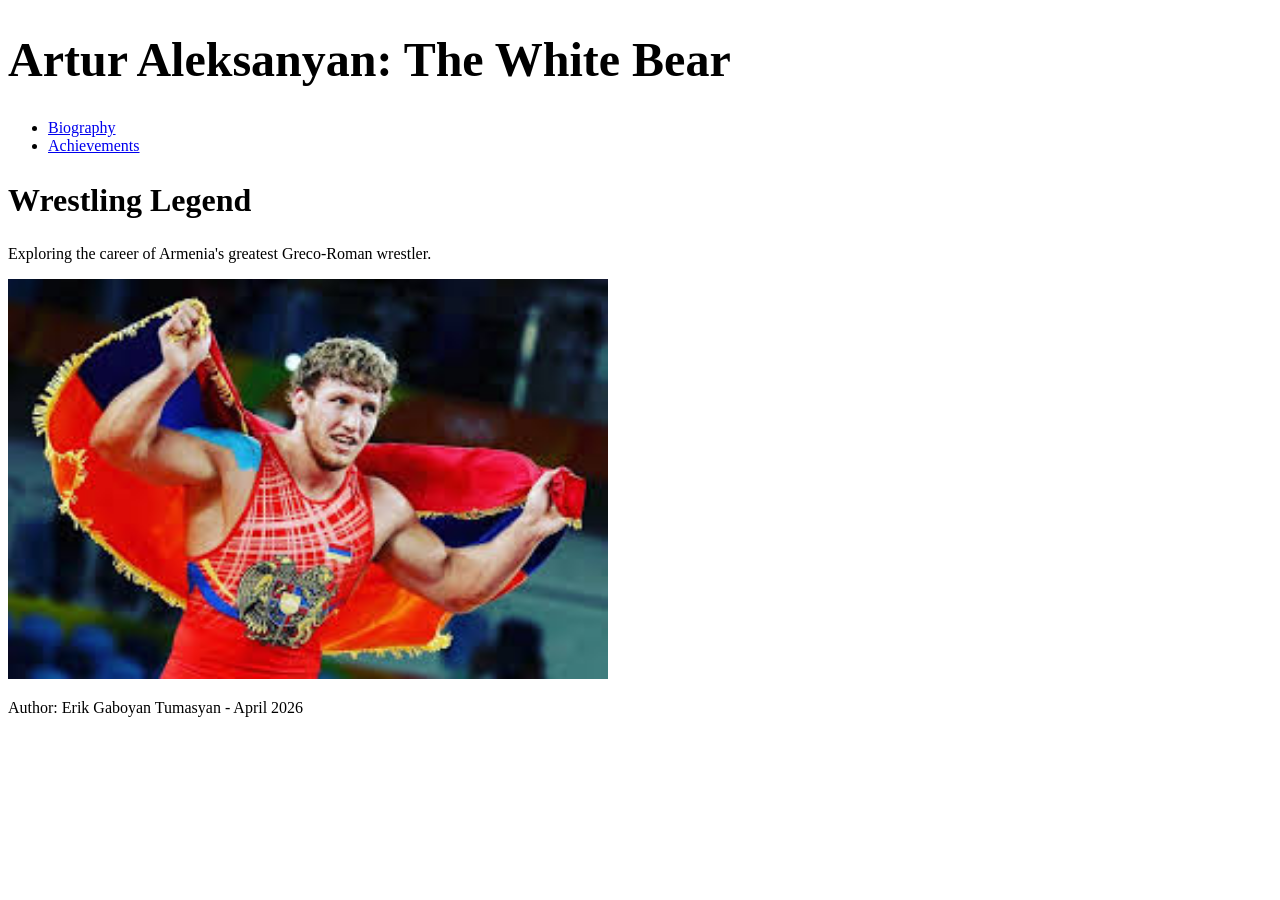
==== index.html @ 501811e6 "." ====
<!DOCTYPE html>
<html lang="en">
<head>
    <meta charset="UTF-8">
    <meta name="viewport" content="width=device-width, initial-scale=1.0">
    <title>Artur Aleksanyan - Home</title>
    <style>
        h1 {
            font-size: 3rem;
        }
        h2 {
            font-size: 2rem;
        }
    </style>
</head>
<body>
    <header>
        <h1>Artur Aleksanyan: The White Bear</h1>
    </header>
    <nav>
        <ul>
            <li><a href="pages/biography.html">Biography</a></li>
            <li><a href="pages/achievements.html">Achievements</a></li>
        </ul>
    </nav>
    <main>
        <section>
            <h2>Wrestling Legend</h2>
            <p>Exploring the career of Armenia's greatest Greco-Roman wrestler.</p>
            <img src="img/artur.jpg" alt="Artur Aleksanyan posing" style="width: 80%; max-width: 600px; height: auto;">
        </section>
    </main>
    <footer>
        <p>Author: Erik Gaboyan Tumasyan - April 2026</p>
    </footer>
</body>
</html>
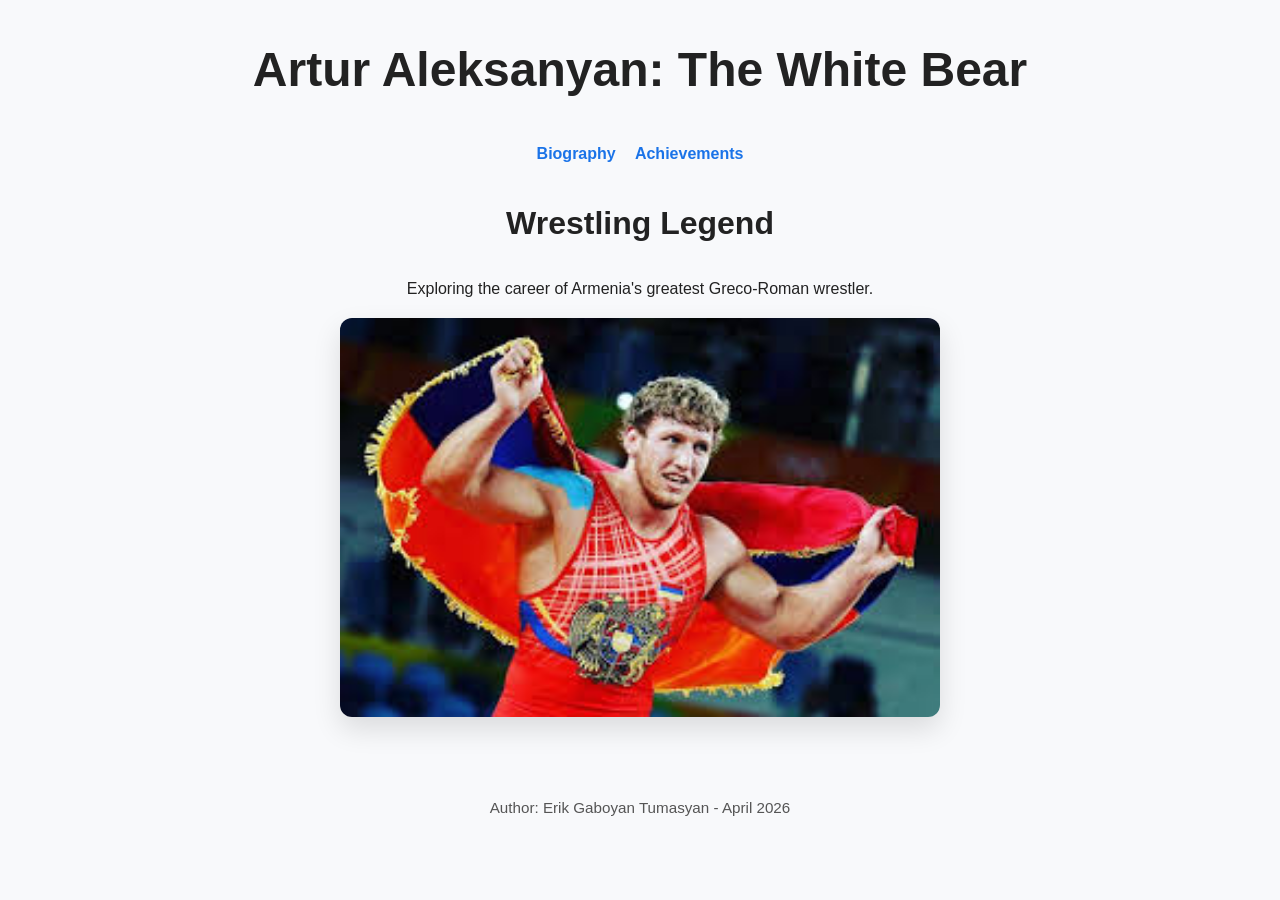
==== commit fb526f41: "visual" ====
--- a/index.html
+++ b/index.html
@@ -5,11 +5,61 @@
     <meta name="viewport" content="width=device-width, initial-scale=1.0">
     <title>Artur Aleksanyan - Home</title>
     <style>
+        body {
+            margin: 0;
+            font-family: Arial, Helvetica, sans-serif;
+            background: #f8f9fb;
+            color: #222;
+            line-height: 1.6;
+        }
+        header, footer, nav, main {
+            max-width: 1000px;
+            margin: 0 auto;
+            padding: 0 1rem;
+        }
+        header {
+            padding: 2rem 0 1rem;
+            text-align: center;
+        }
         h1 {
             font-size: 3rem;
+            margin: 0;
         }
         h2 {
             font-size: 2rem;
+            margin-top: 0;
+        }
+        nav ul {
+            list-style: none;
+            padding: 0;
+            margin: 1rem 0 2rem;
+            display: flex;
+            justify-content: center;
+            gap: 1.2rem;
+        }
+        nav a {
+            color: #1a73e8;
+            text-decoration: none;
+            font-weight: 600;
+        }
+        nav a:hover {
+            text-decoration: underline;
+        }
+        section {
+            text-align: center;
+            padding-bottom: 2rem;
+        }
+        img {
+            border-radius: 12px;
+            box-shadow: 0 12px 28px rgba(0, 0, 0, 0.12);
+            max-width: 100%;
+            height: auto;
+        }
+        footer {
+            padding: 1.5rem 0 2rem;
+            text-align: center;
+            font-size: 0.95rem;
+            color: #555;
         }
     </style>
 </head>
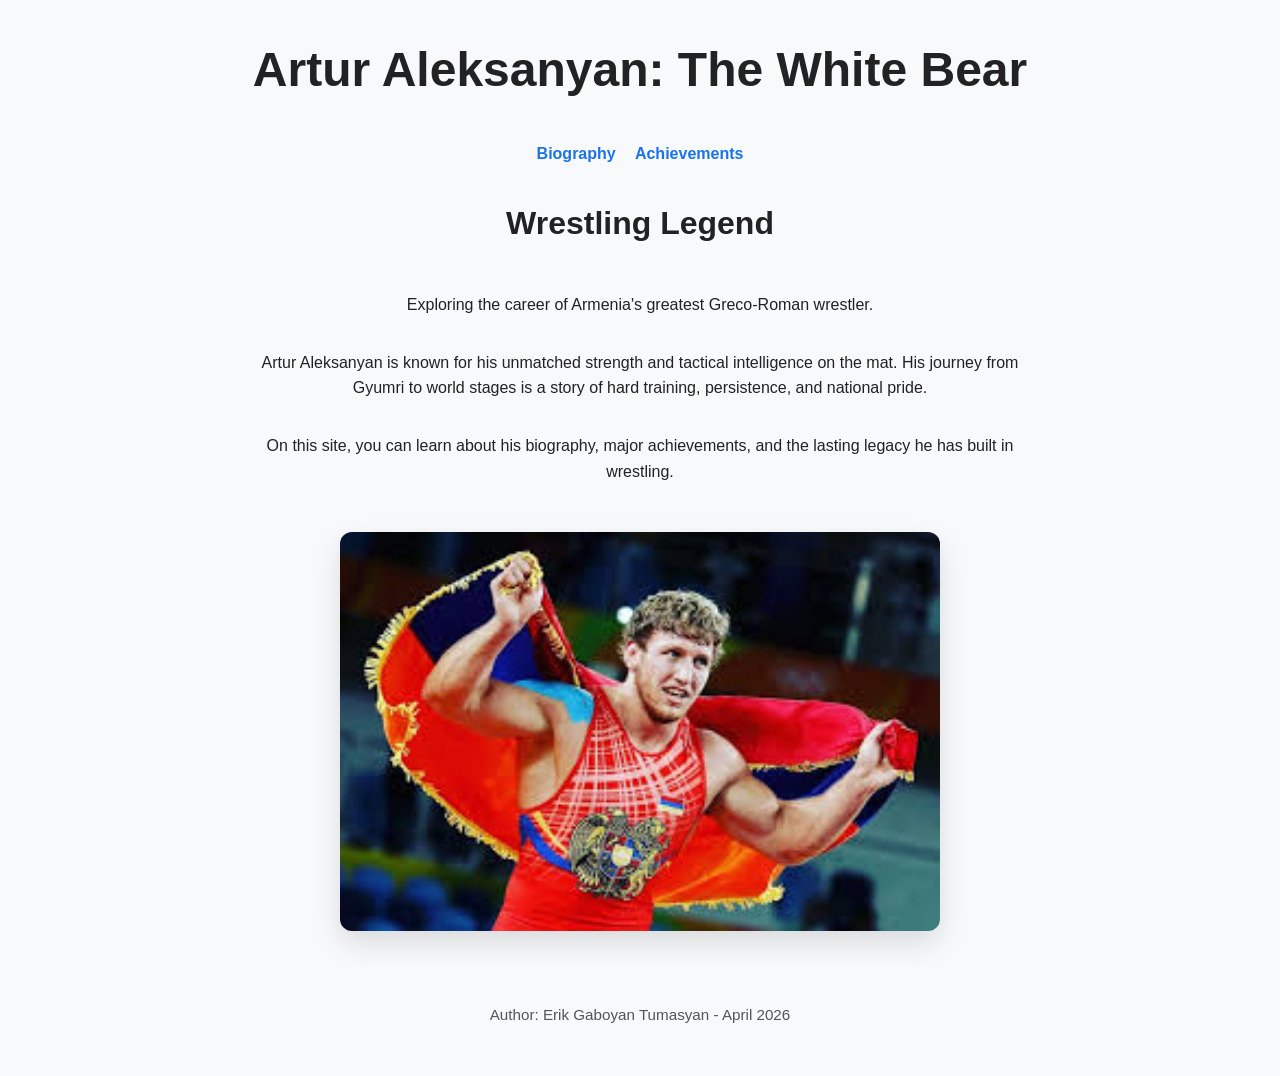
==== commit bfcd2668: "+ info" ====
--- a/index.html
+++ b/index.html
@@ -48,12 +48,19 @@
         section {
             text-align: center;
             padding-bottom: 2rem;
+            display: grid;
+            gap: 1rem;
+        }
+        p {
+            max-width: 760px;
+            margin: 0 auto 1rem;
         }
         img {
             border-radius: 12px;
             box-shadow: 0 12px 28px rgba(0, 0, 0, 0.12);
             max-width: 100%;
             height: auto;
+            margin: 1rem auto;
         }
         footer {
             padding: 1.5rem 0 2rem;
@@ -77,6 +84,8 @@
         <section>
             <h2>Wrestling Legend</h2>
             <p>Exploring the career of Armenia's greatest Greco-Roman wrestler.</p>
+            <p>Artur Aleksanyan is known for his unmatched strength and tactical intelligence on the mat. His journey from Gyumri to world stages is a story of hard training, persistence, and national pride.</p>
+            <p>On this site, you can learn about his biography, major achievements, and the lasting legacy he has built in wrestling.</p>
             <img src="img/artur.jpg" alt="Artur Aleksanyan posing" style="width: 80%; max-width: 600px; height: auto;">
         </section>
     </main>
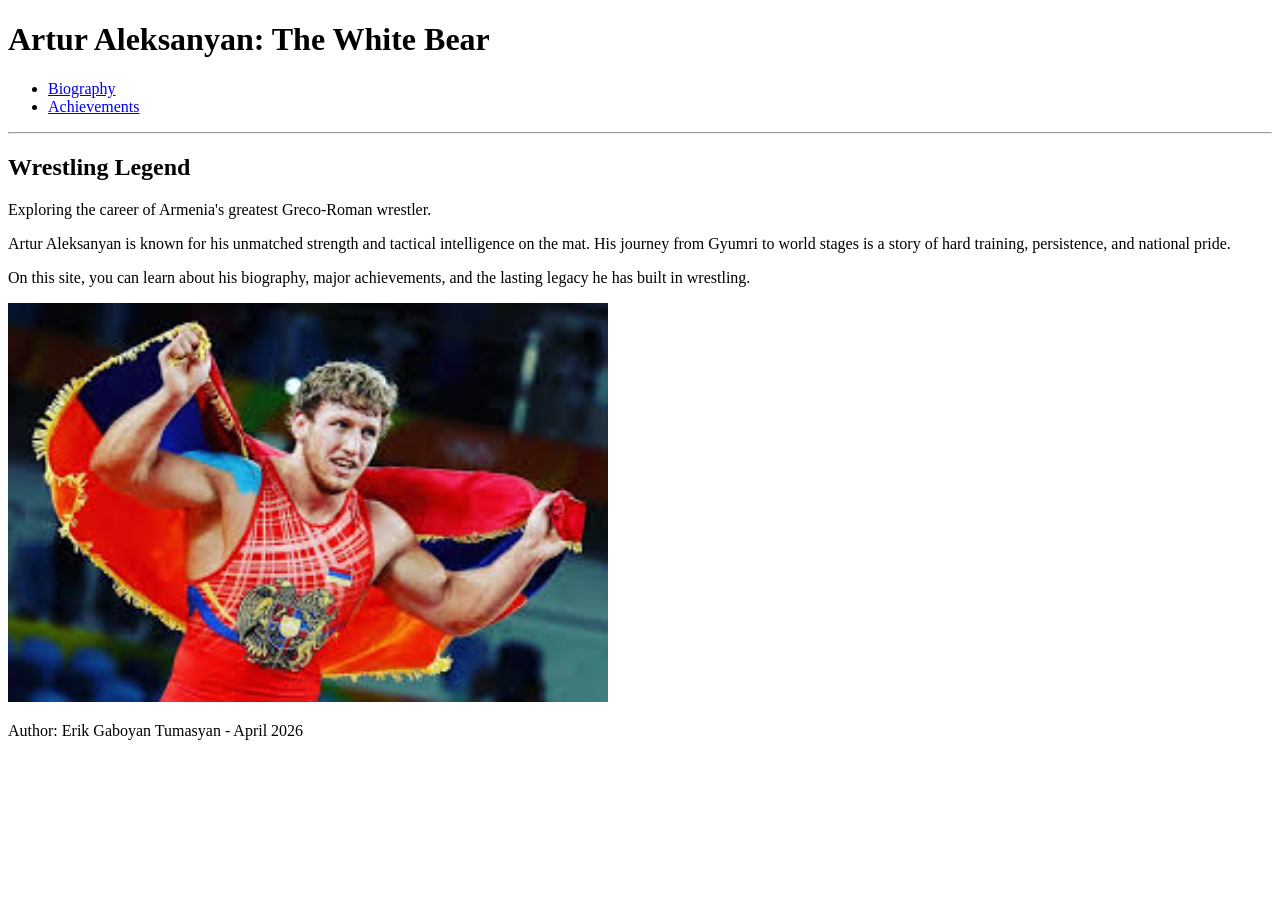
==== commit 0c2eecef: "web final solo html" ====
--- a/index.html
+++ b/index.html
@@ -4,71 +4,6 @@
     <meta charset="UTF-8">
     <meta name="viewport" content="width=device-width, initial-scale=1.0">
     <title>Artur Aleksanyan - Home</title>
-    <style>
-        body {
-            margin: 0;
-            font-family: Arial, Helvetica, sans-serif;
-            background: #f8f9fb;
-            color: #222;
-            line-height: 1.6;
-        }
-        header, footer, nav, main {
-            max-width: 1000px;
-            margin: 0 auto;
-            padding: 0 1rem;
-        }
-        header {
-            padding: 2rem 0 1rem;
-            text-align: center;
-        }
-        h1 {
-            font-size: 3rem;
-            margin: 0;
-        }
-        h2 {
-            font-size: 2rem;
-            margin-top: 0;
-        }
-        nav ul {
-            list-style: none;
-            padding: 0;
-            margin: 1rem 0 2rem;
-            display: flex;
-            justify-content: center;
-            gap: 1.2rem;
-        }
-        nav a {
-            color: #1a73e8;
-            text-decoration: none;
-            font-weight: 600;
-        }
-        nav a:hover {
-            text-decoration: underline;
-        }
-        section {
-            text-align: center;
-            padding-bottom: 2rem;
-            display: grid;
-            gap: 1rem;
-        }
-        p {
-            max-width: 760px;
-            margin: 0 auto 1rem;
-        }
-        img {
-            border-radius: 12px;
-            box-shadow: 0 12px 28px rgba(0, 0, 0, 0.12);
-            max-width: 100%;
-            height: auto;
-            margin: 1rem auto;
-        }
-        footer {
-            padding: 1.5rem 0 2rem;
-            text-align: center;
-            font-size: 0.95rem;
-            color: #555;
-        }
-    </style>
 </head>
 <body>
     <header>
@@ -80,13 +15,14 @@
             <li><a href="pages/achievements.html">Achievements</a></li>
         </ul>
     </nav>
+    <hr>
     <main>
         <section>
             <h2>Wrestling Legend</h2>
             <p>Exploring the career of Armenia's greatest Greco-Roman wrestler.</p>
             <p>Artur Aleksanyan is known for his unmatched strength and tactical intelligence on the mat. His journey from Gyumri to world stages is a story of hard training, persistence, and national pride.</p>
             <p>On this site, you can learn about his biography, major achievements, and the lasting legacy he has built in wrestling.</p>
-            <img src="img/artur.jpg" alt="Artur Aleksanyan posing" style="width: 80%; max-width: 600px; height: auto;">
+            <p><img src="img/artur.jpg" alt="Artur Aleksanyan posing" width="600"></p>
         </section>
     </main>
     <footer>
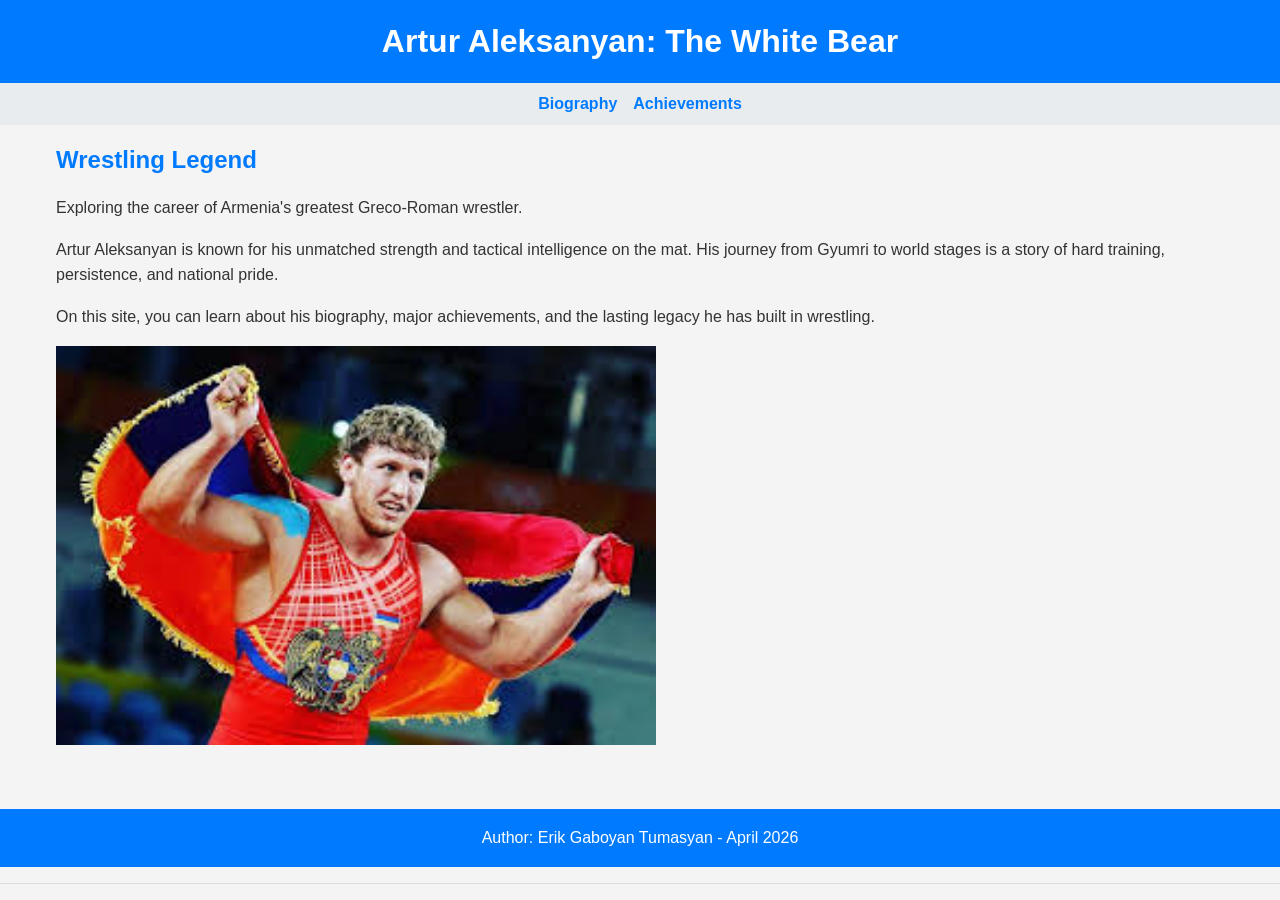
==== commit 3cfada5f: "afegim css i logo de uww" ====
--- a/index.html
+++ b/index.html
@@ -4,6 +4,7 @@
     <meta charset="UTF-8">
     <meta name="viewport" content="width=device-width, initial-scale=1.0">
     <title>Artur Aleksanyan - Home</title>
+    <link rel="stylesheet" href="main.css">
 </head>
 <body>
     <header>
--- a/main.css
+++ b/main.css
@@ -0,0 +1,203 @@
+/* Reset básico */
+* {
+  margin: 0;
+  padding: 0;
+  box-sizing: border-box;
+}
+
+body {
+  font-family: Arial, sans-serif;
+  line-height: 1.6;
+  color: #333;
+  background-color: #f4f4f4;
+  display: grid;
+  grid-template-areas:
+    "header"
+    "nav"
+    "main"
+    "footer";
+  grid-template-rows: auto auto 1fr auto;
+  min-height: 100vh;
+}
+
+header {
+  grid-area: header;
+  background-color: #007bff;
+  color: white;
+  text-align: center;
+  padding: 1rem;
+}
+
+nav {
+  grid-area: nav;
+  background-color: #e9ecef;
+  padding: 0.5rem;
+}
+
+nav ul {
+  list-style: none;
+  display: flex;
+  justify-content: center;
+  gap: 1rem;
+}
+
+nav a {
+  text-decoration: none;
+  color: #007bff;
+  font-weight: bold;
+}
+
+nav a:hover {
+  color: #0056b3;
+}
+
+hr {
+  border: none;
+  height: 1px;
+  background-color: #ddd;
+  margin: 1rem 0;
+}
+
+main {
+  grid-area: main;
+  padding: 1rem;
+  max-width: 1200px;
+  margin: 0 auto;
+}
+
+section {
+  margin-bottom: 2rem;
+}
+
+section h2 {
+  margin-bottom: 1rem;
+  color: #007bff;
+}
+
+section p {
+  margin-bottom: 1rem;
+}
+
+section img {
+  max-width: 100%;
+  height: auto;
+  display: block;
+  margin: 1rem 0;
+}
+
+footer {
+  grid-area: footer;
+  background-color: #007bff;
+  color: white;
+  text-align: center;
+  padding: 1rem;
+}
+
+/* Responsive */
+@media (max-width: 768px) {
+  nav ul {
+    flex-direction: column;
+    align-items: center;
+  }
+}/* Reset básico */
+* {
+  margin: 0;
+  padding: 0;
+  box-sizing: border-box;
+}
+
+body {
+  font-family: Arial, sans-serif;
+  line-height: 1.6;
+  color: #333;
+  background-color: #f4f4f4;
+  display: grid;
+  grid-template-areas:
+    "header"
+    "nav"
+    "main"
+    "footer";
+  grid-template-rows: auto auto 1fr auto;
+  min-height: 100vh;
+}
+
+header {
+  grid-area: header;
+  background-color: #007bff;
+  color: white;
+  text-align: center;
+  padding: 1rem;
+}
+
+nav {
+  grid-area: nav;
+  background-color: #e9ecef;
+  padding: 0.5rem;
+}
+
+nav ul {
+  list-style: none;
+  display: flex;
+  justify-content: center;
+  gap: 1rem;
+}
+
+nav a {
+  text-decoration: none;
+  color: #007bff;
+  font-weight: bold;
+}
+
+nav a:hover {
+  color: #0056b3;
+}
+
+hr {
+  border: none;
+  height: 1px;
+  background-color: #ddd;
+  margin: 1rem 0;
+}
+
+main {
+  grid-area: main;
+  padding: 1rem;
+  max-width: 1200px;
+  margin: 0 auto;
+}
+
+section {
+  margin-bottom: 2rem;
+}
+
+section h2 {
+  margin-bottom: 1rem;
+  color: #007bff;
+}
+
+section p {
+  margin-bottom: 1rem;
+}
+
+section img {
+  max-width: 100%;
+  height: auto;
+  display: block;
+  margin: 1rem 0;
+}
+
+footer {
+  grid-area: footer;
+  background-color: #007bff;
+  color: white;
+  text-align: center;
+  padding: 1rem;
+}
+
+/* Responsive */
+@media (max-width: 768px) {
+  nav ul {
+    flex-direction: column;
+    align-items: center;
+  }
+}
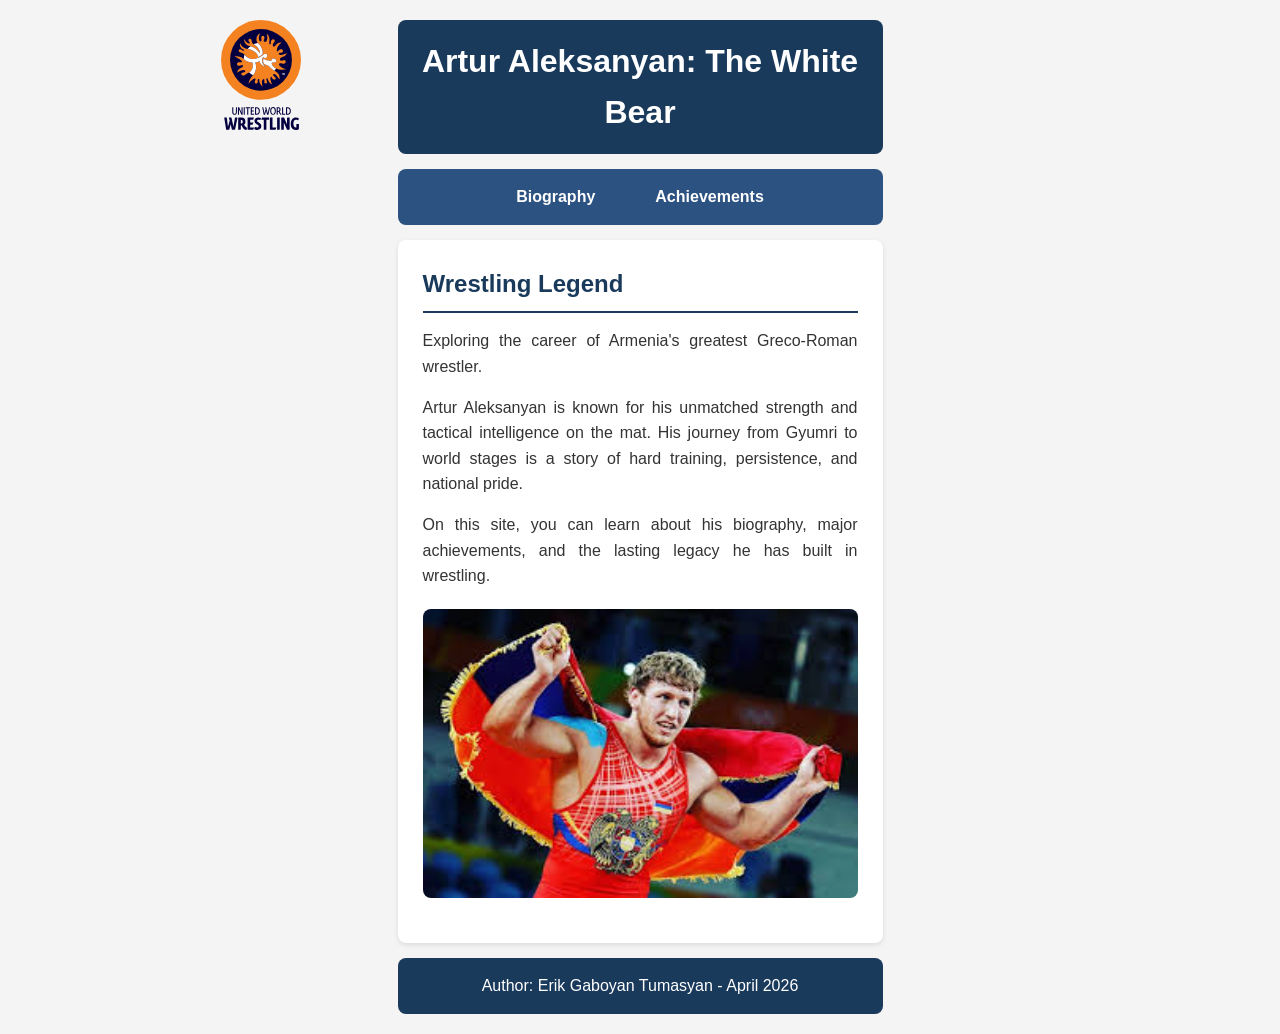
==== commit ac6265a3: "fuera innecesarios Co-authored-by: Copilot <copilot@github.com>" ====
--- a/index.html
+++ b/index.html
@@ -7,27 +7,29 @@
     <link rel="stylesheet" href="main.css">
 </head>
 <body>
-    <header>
-        <h1>Artur Aleksanyan: The White Bear</h1>
-    </header>
-    <nav>
-        <ul>
-            <li><a href="pages/biography.html">Biography</a></li>
-            <li><a href="pages/achievements.html">Achievements</a></li>
-        </ul>
-    </nav>
-    <hr>
-    <main>
-        <section>
-            <h2>Wrestling Legend</h2>
-            <p>Exploring the career of Armenia's greatest Greco-Roman wrestler.</p>
-            <p>Artur Aleksanyan is known for his unmatched strength and tactical intelligence on the mat. His journey from Gyumri to world stages is a story of hard training, persistence, and national pride.</p>
-            <p>On this site, you can learn about his biography, major achievements, and the lasting legacy he has built in wrestling.</p>
-            <p><img src="img/artur.jpg" alt="Artur Aleksanyan posing" width="600"></p>
-        </section>
-    </main>
-    <footer>
-        <p>Author: Erik Gaboyan Tumasyan - April 2026</p>
-    </footer>
+    <div id="container">
+        <img src="img/logo.svg" alt="Logo" style="width:80px; display:block; margin:0 auto 10px;">
+        <header>
+            <h1>Artur Aleksanyan: The White Bear</h1>
+        </header>
+        <nav>
+            <ul>
+                <li><a href="pages/biography.html">Biography</a></li>
+                <li><a href="pages/achievements.html">Achievements</a></li>
+            </ul>
+        </nav>
+        <main>
+            <section>
+                <h2>Wrestling Legend</h2>
+                <p>Exploring the career of Armenia's greatest Greco-Roman wrestler.</p>
+                <p>Artur Aleksanyan is known for his unmatched strength and tactical intelligence on the mat. His journey from Gyumri to world stages is a story of hard training, persistence, and national pride.</p>
+                <p>On this site, you can learn about his biography, major achievements, and the lasting legacy he has built in wrestling.</p>
+                <p><img src="img/artur.jpg" alt="Artur Aleksanyan posing" width="600"></p>
+            </section>
+        </main>
+        <footer>
+            <p>Author: Erik Gaboyan Tumasyan - April 2026</p>
+        </footer>
+    </div>
 </body>
 </html>
--- a/main.css
+++ b/main.css
@@ -1,4 +1,3 @@
-/* Reset básico */
 * {
   margin: 0;
   padding: 0;
@@ -10,192 +9,122 @@
   line-height: 1.6;
   color: #333;
   background-color: #f4f4f4;
+  padding: 20px;
+}
+
+#container {
   display: grid;
-  grid-template-areas:
-    "header"
-    "nav"
-    "main"
-    "footer";
+  grid-template-columns: 1fr 2fr 1fr;
   grid-template-rows: auto auto 1fr auto;
-  min-height: 100vh;
+  grid-column-gap: 15px;
+  grid-row-gap: 15px;
+  max-width: 1000px;
+  margin: 0 auto;
 }
 
 header {
-  grid-area: header;
-  background-color: #007bff;
+  grid-column: 2;
+  grid-row: 1;
+  background-color: #1a3a5c;
   color: white;
   text-align: center;
   padding: 1rem;
+  border-radius: 8px;
 }
 
 nav {
-  grid-area: nav;
-  background-color: #e9ecef;
-  padding: 0.5rem;
+  grid-column: 2;
+  grid-row: 2;
+  background-color: #2c5282;
+  padding: 15px;
+  border-radius: 8px;
 }
 
 nav ul {
   list-style: none;
   display: flex;
   justify-content: center;
-  gap: 1rem;
+  gap: 30px;
 }
 
 nav a {
+  color: white;
   text-decoration: none;
-  color: #007bff;
   font-weight: bold;
+  padding: 8px 15px;
+  border-radius: 4px;
+  transition: background 0.3s;
 }
 
 nav a:hover {
-  color: #0056b3;
-}
-
-hr {
-  border: none;
-  height: 1px;
-  background-color: #ddd;
-  margin: 1rem 0;
+  background-color: #4a6fa5;
 }
 
 main {
-  grid-area: main;
-  padding: 1rem;
-  max-width: 1200px;
-  margin: 0 auto;
+  grid-column: 2;
+  grid-row: 3;
+  background-color: white;
+  padding: 25px;
+  border-radius: 8px;
+  box-shadow: 0 2px 5px rgba(0,0,0,0.1);
 }
 
-section {
-  margin-bottom: 2rem;
+main h2 {
+  color: #1a3a5c;
+  margin-bottom: 15px;
+  border-bottom: 2px solid #1a3a5c;
+  padding-bottom: 8px;
 }
 
-section h2 {
-  margin-bottom: 1rem;
-  color: #007bff;
+main p {
+  margin-bottom: 15px;
+  text-align: justify;
 }
 
-section p {
-  margin-bottom: 1rem;
-}
-
-section img {
+main img {
   max-width: 100%;
   height: auto;
   display: block;
-  margin: 1rem 0;
+  margin: 20px auto;
+  border-radius: 8px;
 }
 
 footer {
-  grid-area: footer;
-  background-color: #007bff;
+  grid-column: 2;
+  grid-row: 4;
+  background-color: #1a3a5c;
   color: white;
   text-align: center;
-  padding: 1rem;
+  padding: 15px;
+  border-radius: 8px;
 }
 
-/* Responsive */
 @media (max-width: 768px) {
-  nav ul {
-    flex-direction: column;
-    align-items: center;
+  #container {
+    grid-template-columns: 1fr;
+    grid-template-rows: auto auto 1fr auto;
   }
-}/* Reset básico */
-* {
-  margin: 0;
-  padding: 0;
-  box-sizing: border-box;
-}
-
-body {
-  font-family: Arial, sans-serif;
-  line-height: 1.6;
-  color: #333;
-  background-color: #f4f4f4;
-  display: grid;
-  grid-template-areas:
-    "header"
-    "nav"
-    "main"
-    "footer";
-  grid-template-rows: auto auto 1fr auto;
-  min-height: 100vh;
-}
-
-header {
-  grid-area: header;
-  background-color: #007bff;
-  color: white;
-  text-align: center;
-  padding: 1rem;
-}
-
-nav {
-  grid-area: nav;
-  background-color: #e9ecef;
-  padding: 0.5rem;
-}
-
-nav ul {
-  list-style: none;
-  display: flex;
-  justify-content: center;
-  gap: 1rem;
-}
-
-nav a {
-  text-decoration: none;
-  color: #007bff;
-  font-weight: bold;
-}
-
-nav a:hover {
-  color: #0056b3;
-}
-
-hr {
-  border: none;
-  height: 1px;
-  background-color: #ddd;
-  margin: 1rem 0;
-}
-
-main {
-  grid-area: main;
-  padding: 1rem;
-  max-width: 1200px;
-  margin: 0 auto;
-}
-
-section {
-  margin-bottom: 2rem;
-}
-
-section h2 {
-  margin-bottom: 1rem;
-  color: #007bff;
-}
-
-section p {
-  margin-bottom: 1rem;
-}
-
-section img {
-  max-width: 100%;
-  height: auto;
-  display: block;
-  margin: 1rem 0;
-}
-
-footer {
-  grid-area: footer;
-  background-color: #007bff;
-  color: white;
-  text-align: center;
-  padding: 1rem;
-}
-
-/* Responsive */
-@media (max-width: 768px) {
+  
+  header {
+    grid-column: 1;
+    grid-row: 1;
+  }
+  
+  nav {
+    grid-column: 1;
+    grid-row: 2;
+  }
+  
+  main {
+    grid-column: 1;
+    grid-row: 3;
+  }
+  
+  footer {
+    grid-column: 1;
+    grid-row: 4;
+  }
+  
   nav ul {
     flex-direction: column;
     align-items: center;
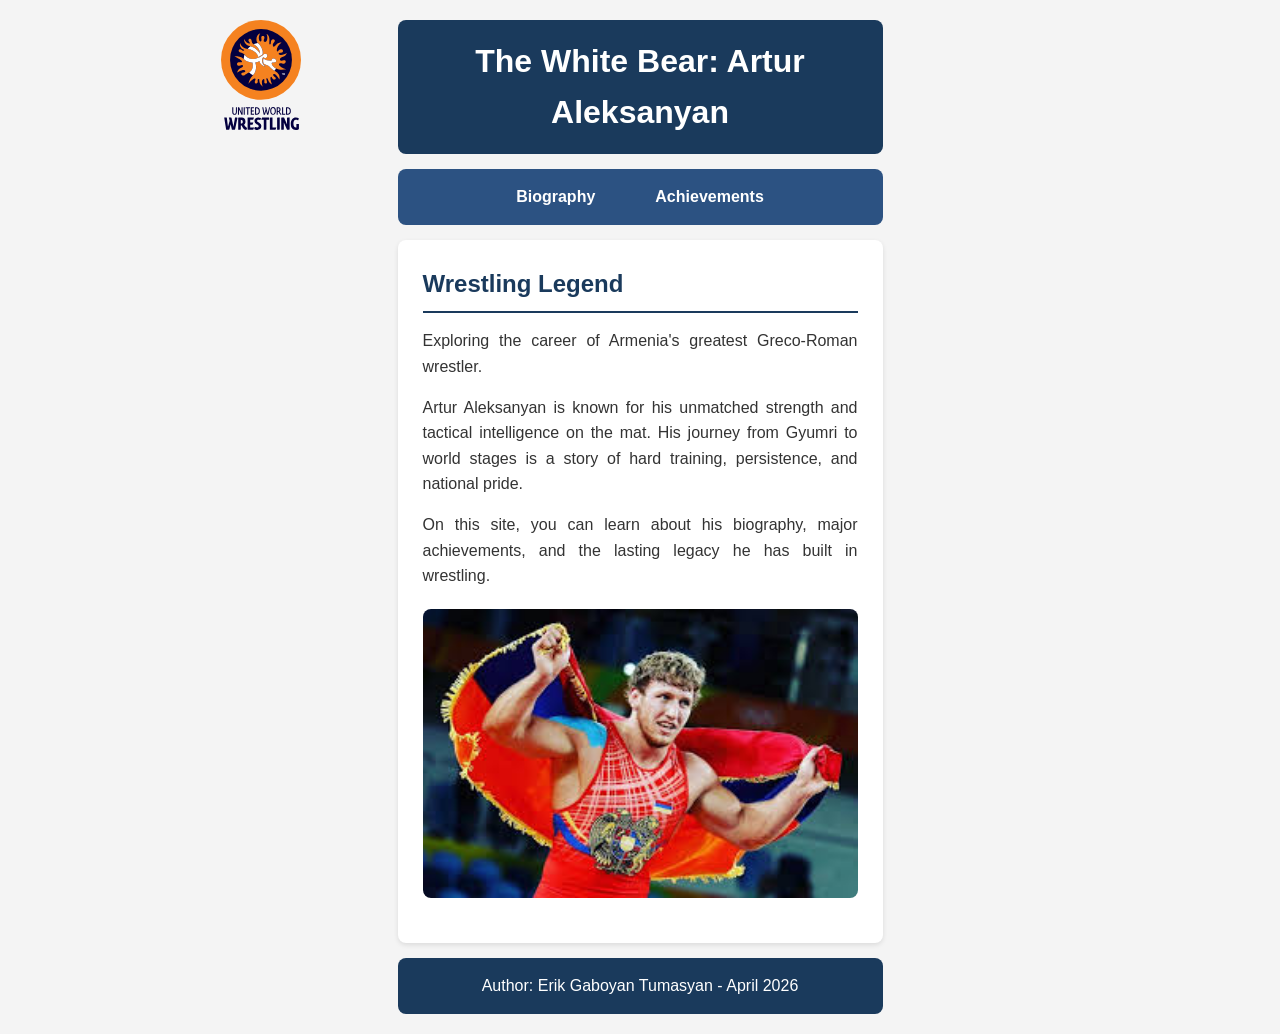
==== commit 7fa80631: "ultimos retoques Co-authored-by: Copilot <copilot@github.com>" ====
--- a/index.html
+++ b/index.html
@@ -10,7 +10,9 @@
     <div id="container">
         <img src="img/logo.svg" alt="Logo" style="width:80px; display:block; margin:0 auto 10px;">
         <header>
-            <h1>Artur Aleksanyan: The White Bear</h1>
+            <h1>The White Bear:
+                Artur Aleksanyan
+            </h1>
         </header>
         <nav>
             <ul>
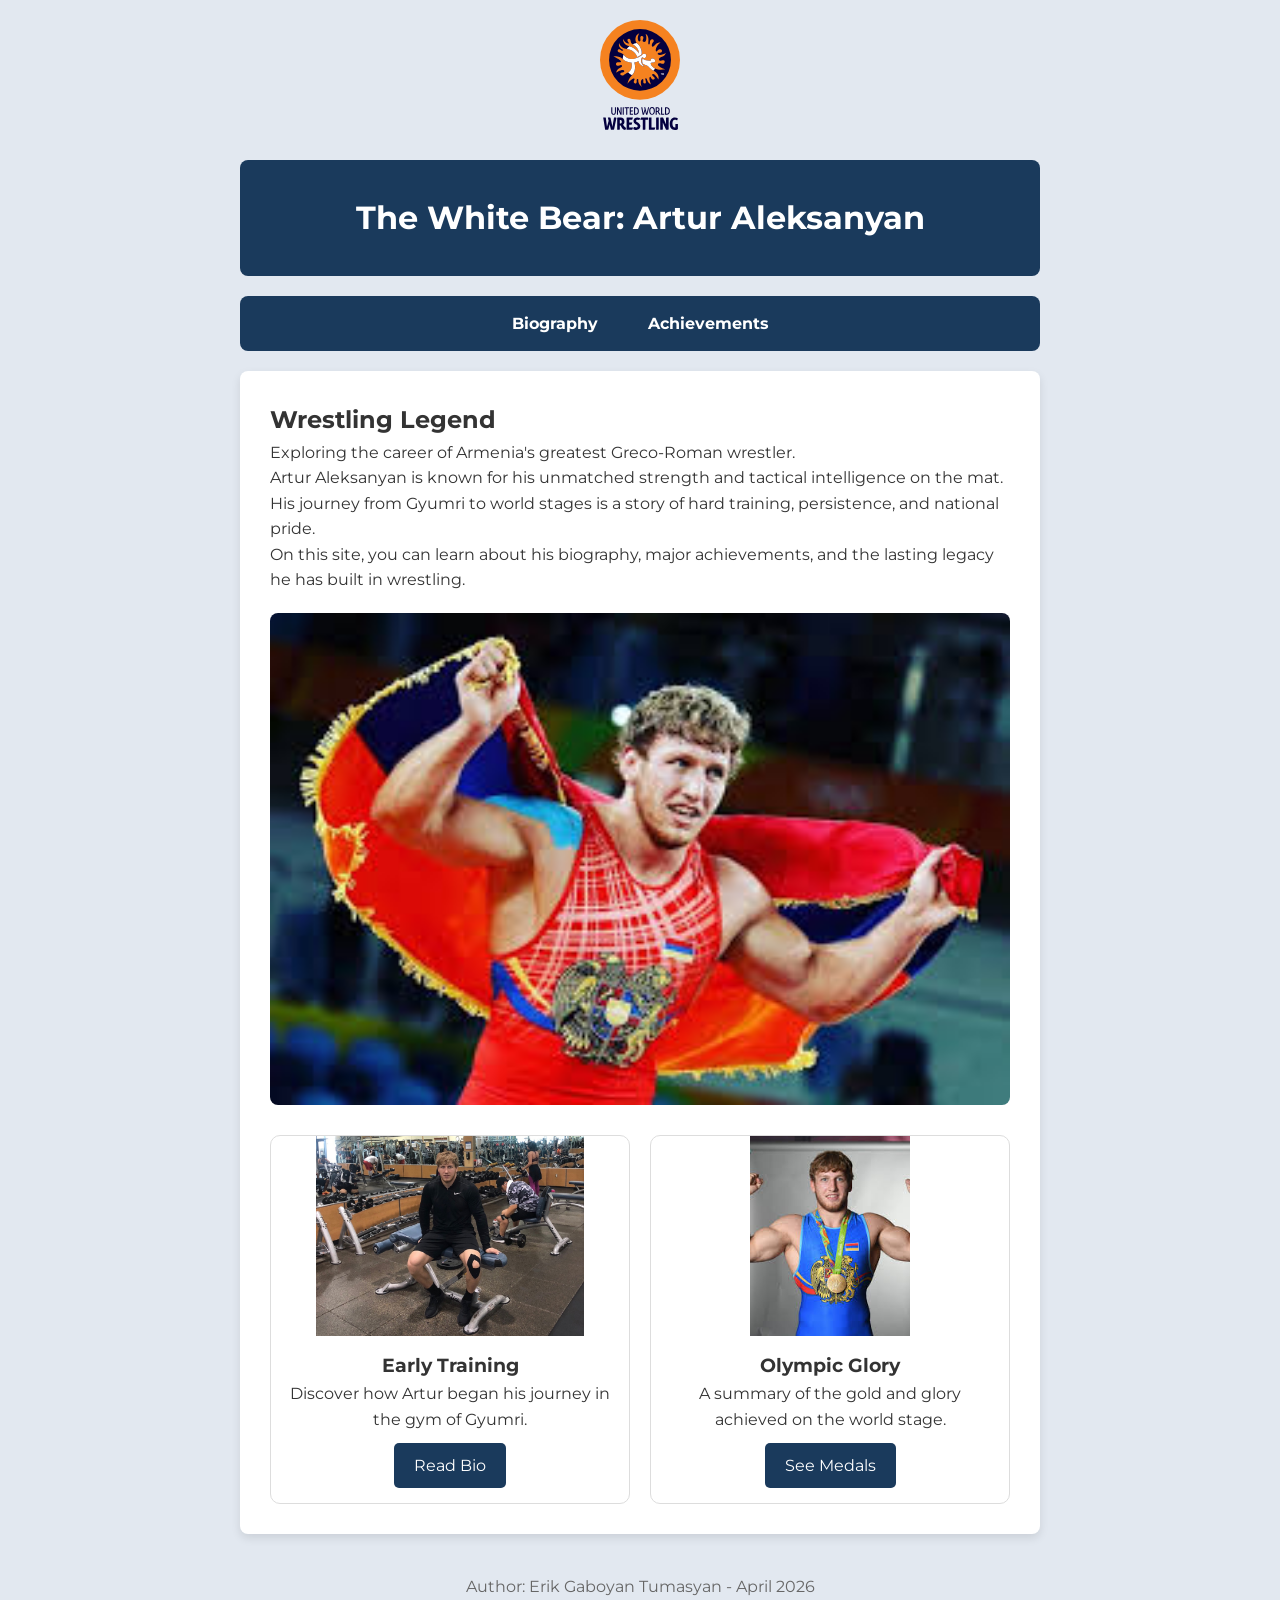
==== commit 9e371f1c: "Final layout centrando y poniendo CSS effect Co-authored-by: Copilot <copilot@github.com>" ====
--- a/index.html
+++ b/index.html
@@ -28,6 +28,25 @@
                 <p>On this site, you can learn about his biography, major achievements, and the lasting legacy he has built in wrestling.</p>
                 <p><img src="img/artur.jpg" alt="Artur Aleksanyan posing" width="600"></p>
             </section>
+            <div class="card-container">
+                <div class="card">
+                    <img src="img/gym.jpg" alt="Training">
+                    <div class="card-content">
+                        <h3>Early Training</h3>
+                        <p>Discover how Artur began his journey in the gym of Gyumri.</p>
+                        <a href="pages/biography.html" class="btn">Read Bio</a>
+                    </div>
+                </div>
+                
+                <div class="card">
+                    <img src="img/medal.jpg" alt="Medals">
+                    <div class="card-content">
+                        <h3>Olympic Glory</h3>
+                        <p>A summary of the gold and glory achieved on the world stage.</p>
+                        <a href="pages/achievements.html" class="btn">See Medals</a>
+                    </div>
+                </div>
+            </div>
         </main>
         <footer>
             <p>Author: Erik Gaboyan Tumasyan - April 2026</p>
--- a/main.css
+++ b/main.css
@@ -1,3 +1,5 @@
+@import url('https://fonts.googleapis.com/css2?family=Montserrat:wght@400;700&display=swap');
+
 * {
   margin: 0;
   padding: 0;
@@ -5,128 +7,132 @@
 }
 
 body {
-  font-family: Arial, sans-serif;
+  font-family: 'Montserrat', sans-serif;
   line-height: 1.6;
   color: #333;
-  background-color: #f4f4f4;
+  background-color: #e2e8f0;
   padding: 20px;
 }
 
 #container {
   display: grid;
-  grid-template-columns: 1fr 2fr 1fr;
-  grid-template-rows: auto auto 1fr auto;
-  grid-column-gap: 15px;
-  grid-row-gap: 15px;
-  max-width: 1000px;
-  margin: 0 auto;
+  grid-template-columns: 1fr minmax(auto, 800px) 1fr;
+  grid-gap: 20px;
+  width: 100%;
+}
+
+#container > * {
+  grid-column: 2 / 3;
 }
 
 header {
-  grid-column: 2;
-  grid-row: 1;
   background-color: #1a3a5c;
   color: white;
   text-align: center;
-  padding: 1rem;
+  padding: 2rem;
   border-radius: 8px;
 }
 
 nav {
-  grid-column: 2;
-  grid-row: 2;
-  background-color: #2c5282;
-  padding: 15px;
+  background-color: #1a3a5c;
   border-radius: 8px;
+  overflow: hidden;
 }
 
 nav ul {
   list-style: none;
   display: flex;
   justify-content: center;
-  gap: 30px;
 }
 
 nav a {
   color: white;
   text-decoration: none;
   font-weight: bold;
-  padding: 8px 15px;
-  border-radius: 4px;
-  transition: background 0.3s;
+  padding: 15px 25px;
+  display: block;
+  transition: 0.3s;
 }
 
 nav a:hover {
-  background-color: #4a6fa5;
+  background-color: #d4af37;
+  color: #1a3a5c;
 }
 
 main {
-  grid-column: 2;
-  grid-row: 3;
   background-color: white;
-  padding: 25px;
+  padding: 30px;
   border-radius: 8px;
-  box-shadow: 0 2px 5px rgba(0,0,0,0.1);
-}
-
-main h2 {
-  color: #1a3a5c;
-  margin-bottom: 15px;
-  border-bottom: 2px solid #1a3a5c;
-  padding-bottom: 8px;
-}
-
-main p {
-  margin-bottom: 15px;
-  text-align: justify;
+  box-shadow: 0 4px 10px rgba(0,0,0,0.1);
 }
 
 main img {
   max-width: 100%;
+  width: 100%;
   height: auto;
   display: block;
   margin: 20px auto;
   border-radius: 8px;
+  object-fit: contain;
+}
+
+.card-container {
+  display: grid;
+  grid-template-columns: 1fr 1fr;
+  gap: 20px;
+  margin-top: 30px;
+}
+
+.card {
+  border: 1px solid #ddd;
+  border-radius: 10px;
+  overflow: hidden;
+  transition: 0.4s;
+  display: flex;
+  flex-direction: column;
+}
+
+.card:hover {
+  transform: translateY(-5px);
+  box-shadow: 0 10px 20px rgba(0,0,0,0.15);
+}
+
+.card img {
+  width: 100%;
+  height: 200px;
+  object-fit: contain;
+  margin: 0;
+}
+
+.card-content {
+  padding: 15px;
+  text-align: center;
+}
+
+.btn {
+  display: inline-block;
+  background-color: #1a3a5c;
+  color: white;
+  padding: 10px 20px;
+  text-decoration: none;
+  border-radius: 5px;
+  margin-top: 10px;
+  transition: 0.3s;
+}
+
+.btn:hover {
+  background-color: #d4af37;
+  transform: scale(1.05);
 }
 
 footer {
-  grid-column: 2;
-  grid-row: 4;
-  background-color: #1a3a5c;
-  color: white;
   text-align: center;
-  padding: 15px;
-  border-radius: 8px;
+  padding: 20px;
+  color: #666;
 }
 
-@media (max-width: 768px) {
-  #container {
-    grid-template-columns: 1fr;
-    grid-template-rows: auto auto 1fr auto;
-  }
-  
-  header {
-    grid-column: 1;
-    grid-row: 1;
-  }
-  
-  nav {
-    grid-column: 1;
-    grid-row: 2;
-  }
-  
-  main {
-    grid-column: 1;
-    grid-row: 3;
-  }
-  
-  footer {
-    grid-column: 1;
-    grid-row: 4;
-  }
-  
-  nav ul {
-    flex-direction: column;
-    align-items: center;
-  }
-}+@media (max-width: 600px) {
+  #container { grid-template-columns: 1fr; }
+  #container > * { grid-column: 1; }
+  .card-container { grid-template-columns: 1fr; }
+}
